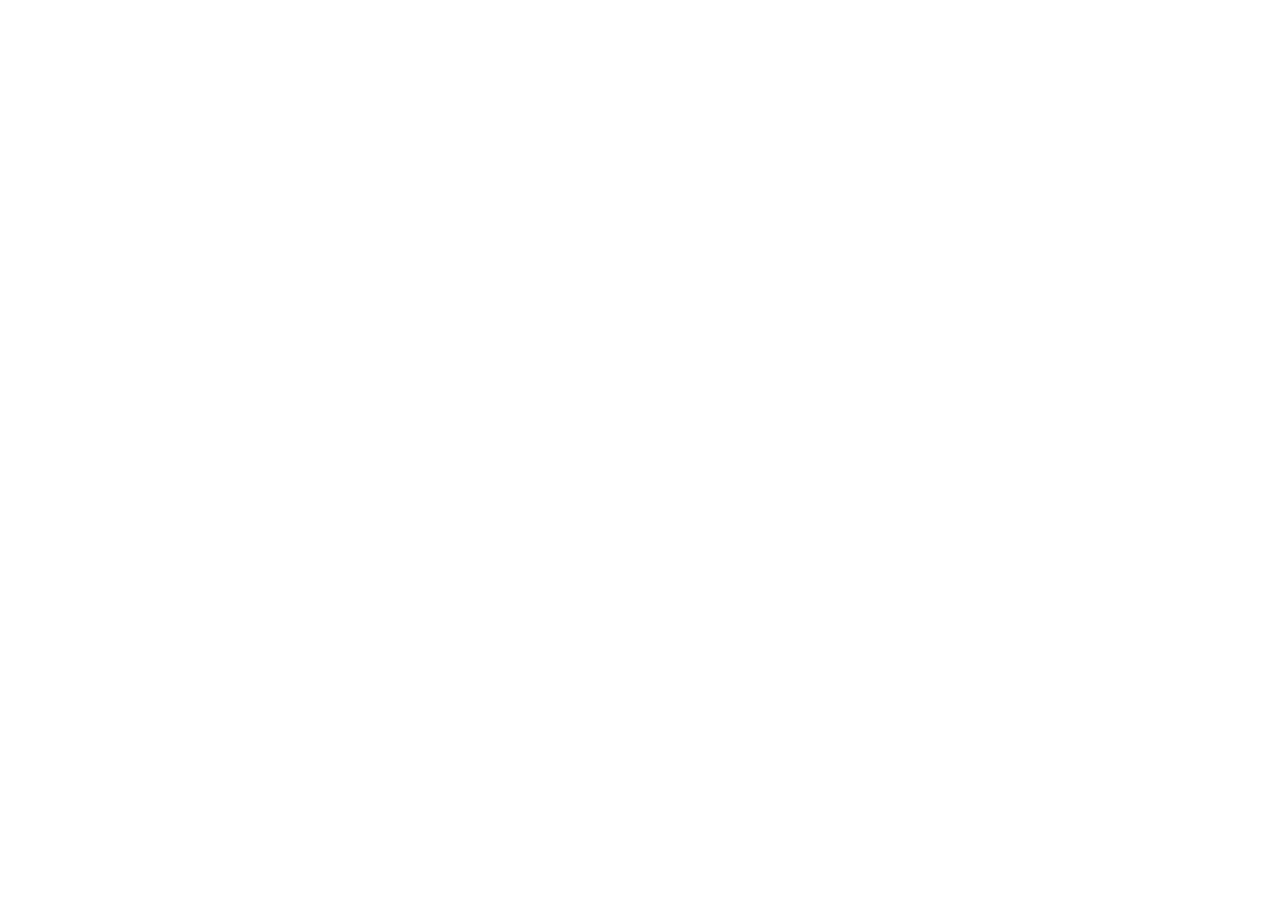
==== index.html @ b8dd31b8 "Update index.html" ====
<!DOCTYPE html>
<html lang="en">
<head>
  <meta charset="UTF-8" />
  <meta name="viewport" content="width=device-width, initial-scale=1.0" />
  <title>Zendesk Widget Only</title>

  <script>
    // Load Zendesk Chat Widget immediately on page load
    function loadZendeskChat() {
      if (!document.getElementById("ze-snippet")) {
        const script = document.createElement("script");
        script.id = "ze-snippet";
        script.src = "https://static.zdassets.com/ekr/snippet.js?key=897e95f0-0fab-4528-8b67-694a24d24c4c";
        document.body.appendChild(script);
      }
    }

    window.onload = function () {
      loadZendeskChat();
    };
  </script>
</head>

<body>
</body>
</html>
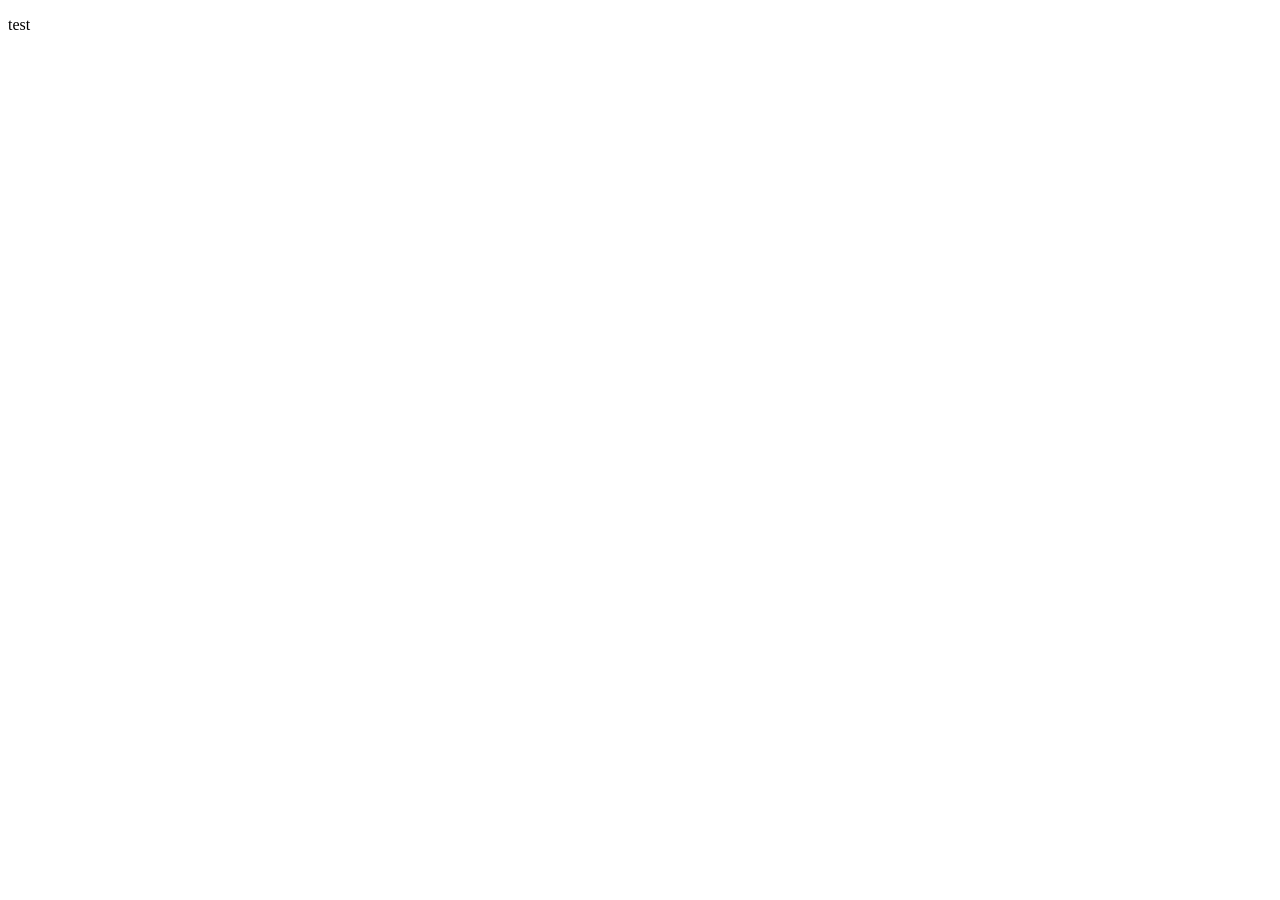
==== commit 7ea9c3c3: "Update index.html" ====
--- a/index.html
+++ b/index.html
@@ -5,6 +5,11 @@
   <meta name="viewport" content="width=device-width, initial-scale=1.0" />
   <title>Zendesk Widget Only</title>
 
+
+<!--   <meta http-equiv="Content-Security-Policy" content="
+    default-src 'self';
+    script-src 'self' https://static.zdassets.com 'sha256-mfekfVG4oUlL6kYvGblgdPWzXRn0HzqL4zVjz6fPehk=';">
+ -->
   <script>
     // Load Zendesk Chat Widget immediately on page load
     function loadZendeskChat() {
@@ -23,5 +28,6 @@
 </head>
 
 <body>
+  <p>test</p>
 </body>
 </html>
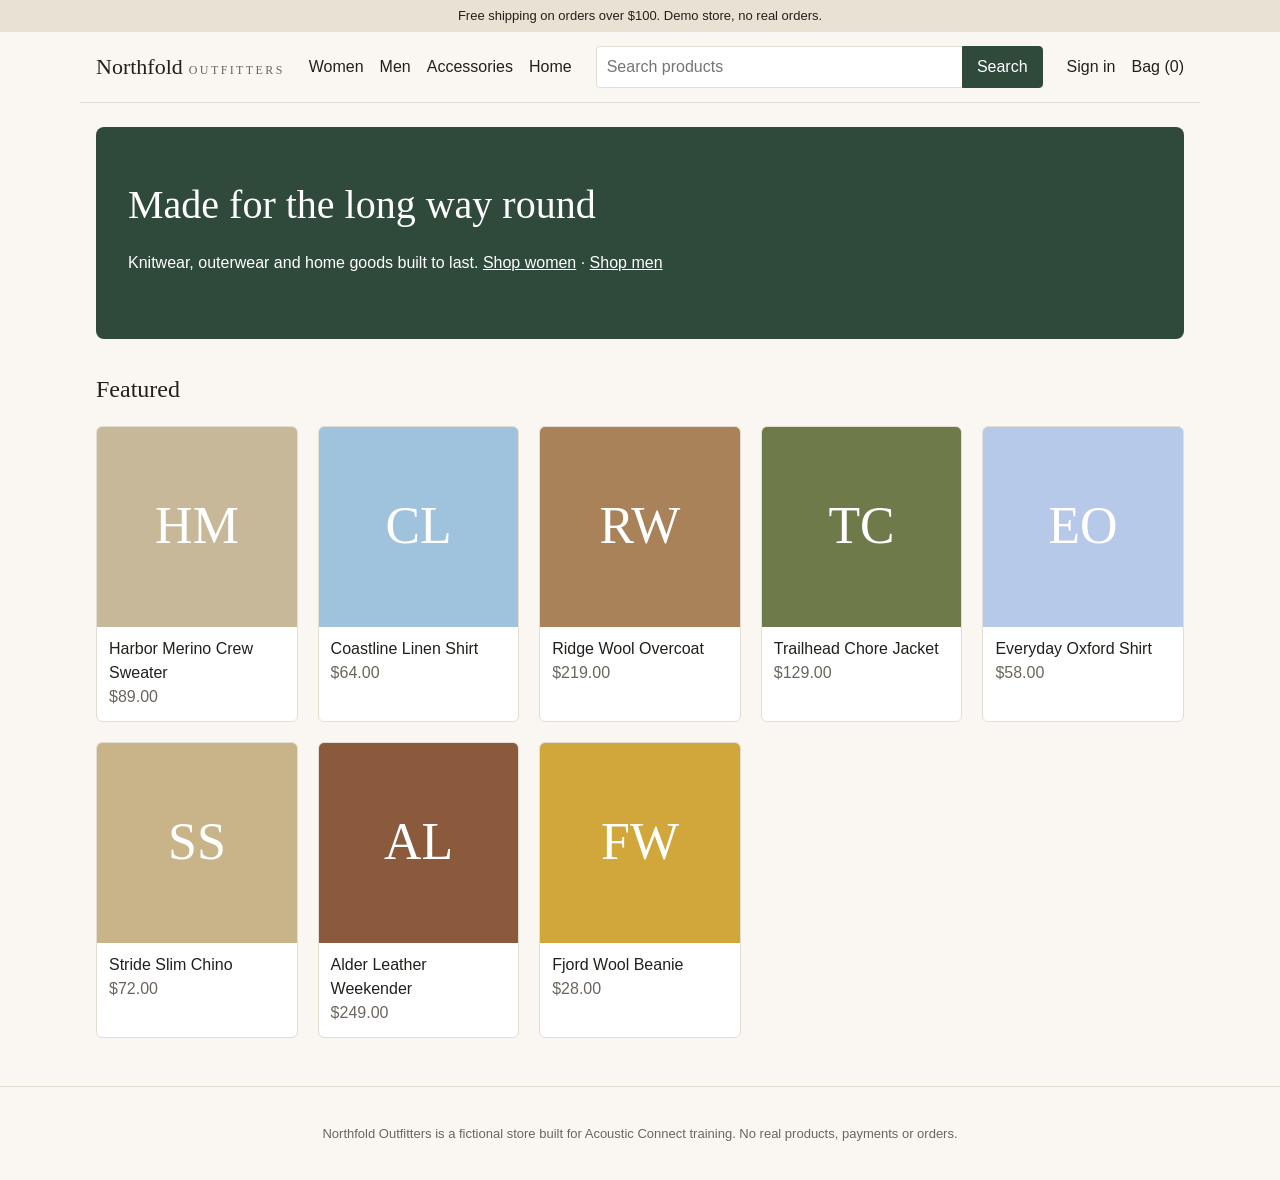
==== commit b7938cf3: "Add files via upload" ====
--- a/index.html
+++ b/index.html
@@ -1,33 +1,26 @@
-<!DOCTYPE html>
+<!doctype html>
 <html lang="en">
 <head>
-  <meta charset="UTF-8" />
-  <meta name="viewport" content="width=device-width, initial-scale=1.0" />
-  <title>Zendesk Widget Only</title>
-
-
-<!--   <meta http-equiv="Content-Security-Policy" content="
-    default-src 'self';
-    script-src 'self' https://static.zdassets.com 'sha256-mfekfVG4oUlL6kYvGblgdPWzXRn0HzqL4zVjz6fPehk=';">
- -->
-  <script>
-    // Load Zendesk Chat Widget immediately on page load
-    function loadZendeskChat() {
-      if (!document.getElementById("ze-snippet")) {
-        const script = document.createElement("script");
-        script.id = "ze-snippet";
-        script.src = "https://static.zdassets.com/ekr/snippet.js?key=897e95f0-0fab-4528-8b67-694a24d24c4c";
-        document.body.appendChild(script);
-      }
-    }
-
-    window.onload = function () {
-      loadZendeskChat();
-    };
-  </script>
+<meta charset="utf-8">
+<meta name="viewport" content="width=device-width, initial-scale=1">
+<title>Home | Northfold Outfitters</title>
+<meta name="description" content="Northfold Outfitters, a fictional demo store for Acoustic Connect training.">
+<meta name="robots" content="noindex">
+<link rel="stylesheet" href="assets/style.css">
+<script src="assets/acoustic.js"></script>
 </head>
-
-<body>
-  <p>test</p>
+<body data-page="home" class="page-home">
+<header id="site-header"></header>
+<main>
+<section class="hero">
+  <h1>Made for the long way round</h1>
+  <p>Knitwear, outerwear and home goods built to last. <a href="category.html?c=women">Shop women</a> · <a href="category.html?c=men">Shop men</a></p>
+</section>
+<h2>Featured</h2>
+<div class="grid" id="featured"></div>
+</main>
+<footer id="site-footer"></footer>
+<script src="assets/products.js"></script>
+<script src="assets/app.js"></script>
 </body>
 </html>
--- a/assets/style.css
+++ b/assets/style.css
@@ -0,0 +1,85 @@
+:root {
+  --ink: #23201c;
+  --muted: #6b655c;
+  --paper: #faf7f2;
+  --card: #ffffff;
+  --line: #e4ddd2;
+  --accent: #2f4a3a;
+  --accent-ink: #ffffff;
+  --promo: #e9e1d3;
+}
+* { box-sizing: border-box; }
+body { margin: 0; font: 16px/1.5 -apple-system, BlinkMacSystemFont, "Segoe UI", Helvetica, Arial, sans-serif; color: var(--ink); background: var(--paper); }
+a { color: var(--accent); }
+img { max-width: 100%; display: block; }
+main { max-width: 1120px; margin: 0 auto; padding: 24px 16px 48px; }
+h1, h2 { font-family: Georgia, "Times New Roman", serif; font-weight: 400; }
+
+.promo { background: var(--promo); text-align: center; font-size: 13px; padding: 6px 16px; }
+.bar { max-width: 1120px; margin: 0 auto; padding: 14px 16px; display: flex; flex-wrap: wrap; gap: 12px 24px; align-items: center; border-bottom: 1px solid var(--line); }
+.logo { font-family: Georgia, serif; font-size: 22px; color: var(--ink); text-decoration: none; }
+.logo span { font-size: 12px; letter-spacing: .2em; text-transform: uppercase; margin-left: 6px; color: var(--muted); }
+.cats { display: flex; gap: 16px; }
+.cats a, .util a { color: var(--ink); text-decoration: none; }
+.cats a:hover, .util a:hover { text-decoration: underline; }
+.search-form { display: flex; flex: 1; min-width: 200px; }
+.search-form input { flex: 1; padding: 8px 10px; border: 1px solid var(--line); border-right: 0; border-radius: 4px 0 0 4px; font: inherit; }
+.search-button { padding: 8px 14px; border: 1px solid var(--accent); background: var(--accent); color: var(--accent-ink); border-radius: 0 4px 4px 0; cursor: pointer; font: inherit; }
+.util { display: flex; gap: 16px; }
+
+.hero { background: var(--accent); color: var(--accent-ink); border-radius: 8px; padding: 48px 32px; margin-bottom: 32px; }
+.hero h1 { font-size: 40px; margin: 0 0 8px; }
+.hero a { color: var(--accent-ink); }
+
+.grid { display: grid; grid-template-columns: repeat(auto-fill, minmax(200px, 1fr)); gap: 20px; }
+.product-card { background: var(--card); border: 1px solid var(--line); border-radius: 6px; overflow: hidden; text-decoration: none; color: var(--ink); display: flex; flex-direction: column; }
+.product-card img { aspect-ratio: 1; object-fit: cover; }
+.product-card-name { padding: 10px 12px 0; }
+.product-card-price { padding: 0 12px 12px; color: var(--muted); }
+
+.pdp { display: grid; grid-template-columns: 1fr 1fr; gap: 40px; }
+.pdp-media img { border-radius: 6px; }
+.product-title { font-size: 32px; margin: 4px 0; }
+.product-sku, .breadcrumb { color: var(--muted); font-size: 14px; margin: 0; }
+.product-price { font-size: 22px; margin: 8px 0; }
+.pdp-form fieldset { border: 0; padding: 0; margin: 16px 0; }
+.pdp-form legend { margin-bottom: 8px; }
+.swatch { display: inline-block; margin: 0 6px 6px 0; }
+.swatch input { position: absolute; opacity: 0; }
+.swatch span { display: inline-block; padding: 6px 12px; border: 1px solid var(--line); border-radius: 20px; background: var(--card); cursor: pointer; }
+.swatch input:checked + span { border-color: var(--accent); box-shadow: 0 0 0 1px var(--accent); }
+.swatch input:focus-visible + span { outline: 2px solid var(--accent); }
+.pdp-form label { display: block; margin: 12px 0; }
+.pdp-form select, .pdp-form input[type=number] { display: block; margin-top: 4px; padding: 8px; font: inherit; border: 1px solid var(--line); border-radius: 4px; }
+.pdp-video { margin-top: 32px; }
+
+.btn { display: inline-block; padding: 12px 22px; border: 1px solid var(--accent); border-radius: 4px; background: var(--card); color: var(--accent); font: inherit; cursor: pointer; text-decoration: none; }
+.btn-primary { background: var(--accent); color: var(--accent-ink); }
+.link { background: none; border: 0; color: var(--accent); text-decoration: underline; cursor: pointer; font: inherit; padding: 0; }
+.form-error { color: #a12a2a; }
+.added-msg, .notice { background: #e6efe8; padding: 10px 12px; border-radius: 4px; }
+
+.cart-table { width: 100%; border-collapse: collapse; background: var(--card); }
+.cart-table th, .cart-table td { padding: 12px; border-bottom: 1px solid var(--line); text-align: left; vertical-align: top; }
+.cart-table input { width: 64px; padding: 6px; }
+.totals { max-width: 360px; margin: 24px 0 0 auto; }
+.totals p { display: flex; justify-content: space-between; margin: 6px 0; }
+.totals .grand { font-weight: 600; border-top: 1px solid var(--line); padding-top: 8px; }
+
+.form-card { max-width: 440px; background: var(--card); border: 1px solid var(--line); border-radius: 6px; padding: 24px; }
+.form-card label { display: block; margin-bottom: 14px; }
+.form-card input[type=email], .form-card input[type=password], .form-card input[type=text] { display: block; width: 100%; margin-top: 4px; padding: 10px; font: inherit; border: 1px solid var(--line); border-radius: 4px; }
+.checkout { display: grid; grid-template-columns: 1fr 320px; gap: 32px; align-items: start; }
+.summary { background: var(--card); border: 1px solid var(--line); border-radius: 6px; padding: 16px; }
+.summary p { display: flex; justify-content: space-between; gap: 8px; margin: 6px 0; }
+.empty { color: var(--muted); }
+
+footer { border-top: 1px solid var(--line); color: var(--muted); font-size: 13px; text-align: center; padding: 24px 16px; }
+
+@media (max-width: 720px) {
+  .pdp, .checkout { grid-template-columns: 1fr; }
+  .search-form { flex-basis: 100%; order: 3; }
+  .search-form input { min-width: 0; }
+  .hero { padding: 32px 20px; }
+  .hero h1 { font-size: 30px; }
+}
